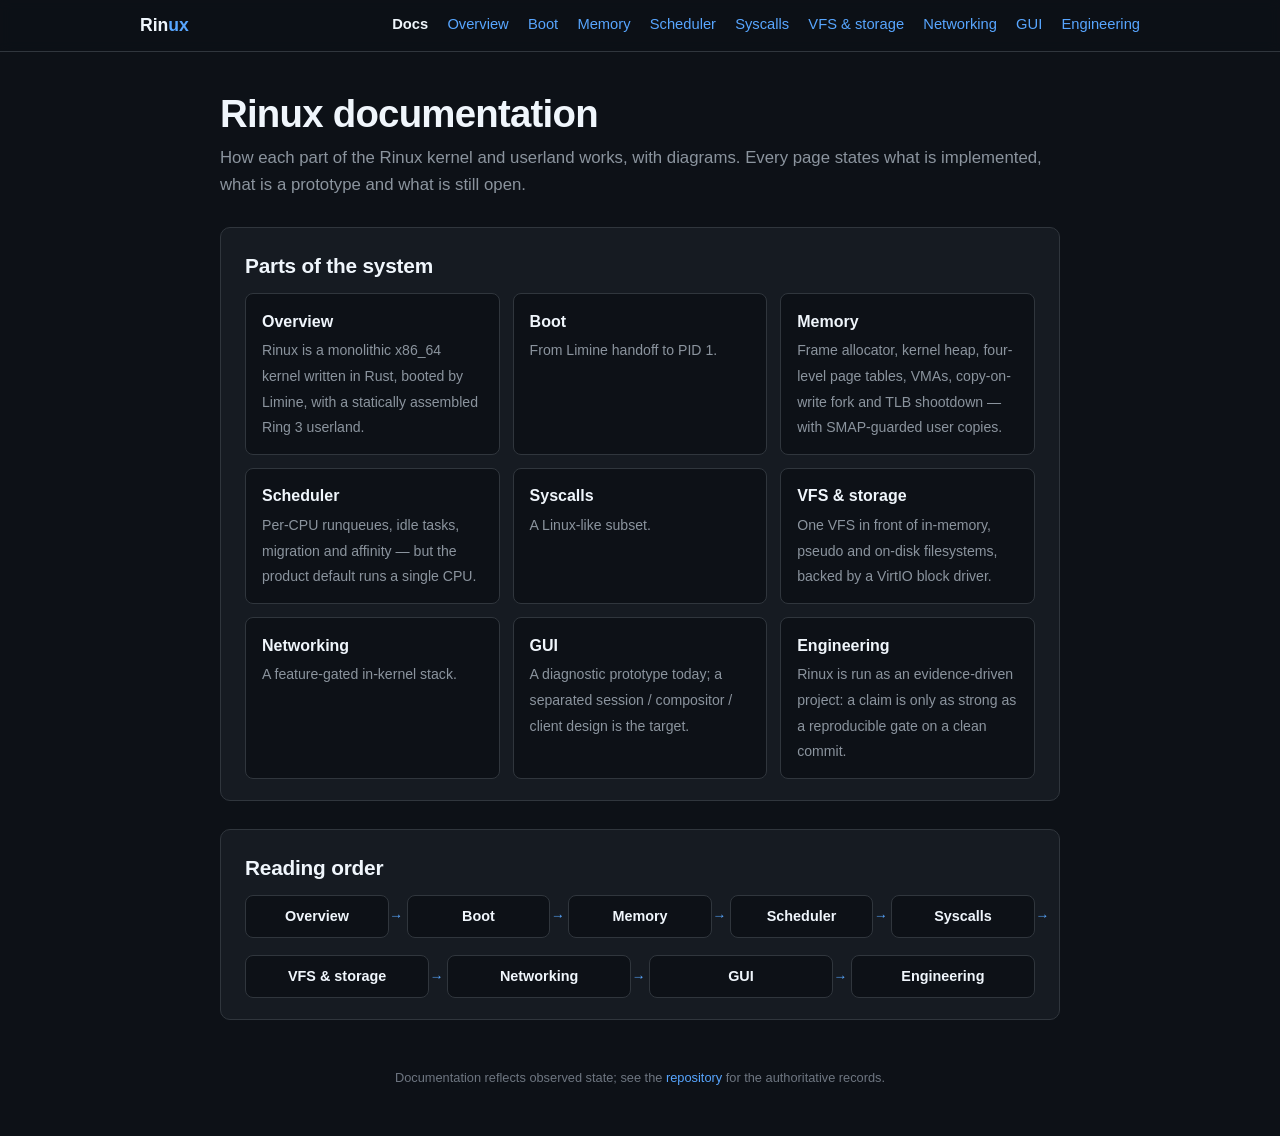
==== packages/docs/index.html @ 629b21f8 "feat(site): redesign landing and add per-subsystem docs with diagrams Honest status on landing (mono" ====
<!DOCTYPE html>
<html lang="en"><head><meta charset="utf-8"><meta name="viewport" content="width=device-width, initial-scale=1">
<title>Rinux documentation — Rinux docs</title><meta name="description" content="How each part of the Rinux kernel and userland works, with diagrams. Every page states what is implemented, what is a prototype and what is still open.">
<link rel="stylesheet" href="../style.css"></head><body>
<nav class="top"><div><a class="brand" href="../../">Rin<span>ux</span></a><a href="./" class=on>Docs</a><a href="architecture.html">Overview</a><a href="boot.html">Boot</a><a href="memory.html">Memory</a><a href="scheduler.html">Scheduler</a><a href="syscalls.html">Syscalls</a><a href="storage.html">VFS &amp; storage</a><a href="networking.html">Networking</a><a href="gui.html">GUI</a><a href="engineering.html">Engineering</a></div></nav>
<main><div><h1>Rinux documentation</h1><p class="lede" style="margin-top:.6rem">How each part of the Rinux kernel and userland works, with diagrams. Every page states what is implemented, what is a prototype and what is still open.</p></div>
<section><h2>Parts of the system</h2><div class="cards"><a class="card" href="architecture.html"><b>Overview</b><span>Rinux is a monolithic x86_64 kernel written in Rust, booted by Limine, with a statically assembled Ring 3 userland.</span></a><a class="card" href="boot.html"><b>Boot</b><span>From Limine handoff to PID 1.</span></a><a class="card" href="memory.html"><b>Memory</b><span>Frame allocator, kernel heap, four-level page tables, VMAs, copy-on-write fork and TLB shootdown — with SMAP-guarded user copies.</span></a><a class="card" href="scheduler.html"><b>Scheduler</b><span>Per-CPU runqueues, idle tasks, migration and affinity — but the product default runs a single CPU.</span></a><a class="card" href="syscalls.html"><b>Syscalls</b><span>A Linux-like subset.</span></a><a class="card" href="storage.html"><b>VFS &amp; storage</b><span>One VFS in front of in-memory, pseudo and on-disk filesystems, backed by a VirtIO block driver.</span></a><a class="card" href="networking.html"><b>Networking</b><span>A feature-gated in-kernel stack.</span></a><a class="card" href="gui.html"><b>GUI</b><span>A diagnostic prototype today; a separated session / compositor / client design is the target.</span></a><a class="card" href="engineering.html"><b>Engineering</b><span>Rinux is run as an evidence-driven project: a claim is only as strong as a reproducible gate on a clean commit.</span></a></div></section><section><h2>Reading order</h2><div class="flow"><div class="node "><b>Overview</b></div><div class="node "><b>Boot</b></div><div class="node "><b>Memory</b></div><div class="node "><b>Scheduler</b></div><div class="node "><b>Syscalls</b></div><div class="node "><b>VFS &amp; storage</b></div><div class="node "><b>Networking</b></div><div class="node "><b>GUI</b></div><div class="node "><b>Engineering</b></div></div></section></main>
<footer>Documentation reflects observed state; see the <a href="https://github.com/Pascal1132/Rinux">repository</a> for the authoritative records.</footer>
</body></html>
---- packages/style.css ----
* { margin: 0; padding: 0; box-sizing: border-box; }
:root { --bg:#0d1117; --panel:#161b22; --line:#30363d; --fg:#c9d1d9; --hi:#f0f6fc; --mute:#8b949e; --acc:#58a6ff; --ok:#3fb950; --warn:#d29922; --bad:#f85149; }
body { font-family: -apple-system, BlinkMacSystemFont, "Segoe UI", Helvetica, Arial, sans-serif; background: var(--bg); color: var(--fg); line-height: 1.6; }
a { color: var(--acc); text-decoration: none; } a:hover { text-decoration: underline; }
code, pre { font-family: ui-monospace, SFMono-Regular, Menlo, Consolas, monospace; font-size: .86rem; }
code { background: var(--bg); color: #79c0ff; padding: .12em .4em; border-radius: 4px; }
pre { background: var(--bg); border: 1px solid var(--line); border-radius: 6px; padding: .9rem 1rem; overflow-x: auto; line-height: 1.5; }
pre code { padding: 0; background: none; color: var(--fg); }
.muted { color: var(--mute); }

/* top nav */
nav.top { position: sticky; top: 0; z-index: 5; background: rgba(13,17,23,.92); backdrop-filter: blur(6px); border-bottom: 1px solid var(--line); }
nav.top div { max-width: 1040px; margin: 0 auto; padding: .7rem 1.25rem; display: flex; gap: 1.2rem; flex-wrap: wrap; align-items: center; font-size: .92rem; }
nav.top .brand { font-weight: 800; color: var(--hi); font-size: 1.1rem; margin-right: auto; } nav.top .brand span { color: var(--acc); }
nav.top a.on { color: var(--hi); font-weight: 600; }

main { max-width: 880px; margin: 0 auto; padding: 2.5rem 1.25rem 3rem; display: flex; flex-direction: column; gap: 1.75rem; }
h1 { font-size: 2.4rem; color: var(--hi); letter-spacing: -.02em; line-height: 1.15; }
h2 { font-size: 1.3rem; color: var(--hi); margin-bottom: .7rem; letter-spacing: -.01em; }
h3 { font-size: 1rem; color: var(--hi); margin: 1rem 0 .3rem; }
p + p, p + ul, ul + p, p + .flow, .flow + p, p + .stack, .stack + p, p + table, table + p, p + pre, pre + p { margin-top: .8rem; }
ul { padding-left: 1.3rem; } li { margin: .2rem 0; }
section { background: var(--panel); border: 1px solid var(--line); border-radius: 10px; padding: 1.3rem 1.5rem; }
.hero { text-align: center; padding: 1rem 0 .5rem; }
.hero h1 { font-size: 3.2rem; font-weight: 800; } .hero h1 span { color: var(--acc); }
.hero .tagline { color: var(--mute); font-size: 1.15rem; margin-top: .4rem; }
.lede { color: var(--mute); font-size: 1.05rem; }

/* buttons, tags */
.cta-row { display: flex; gap: .75rem; flex-wrap: wrap; align-items: center; margin-top: .8rem; }
.btn { display: inline-flex; background: #238636; color: #fff; border: 1px solid #2ea043; padding: .65rem 1.15rem; border-radius: 7px; font-weight: 600; } .btn:hover { background: #2ea043; text-decoration: none; }
.btn.secondary { background: transparent; border-color: var(--line); color: var(--fg); } .btn.secondary:hover { background: #21262d; border-color: var(--mute); }
.tag { display: inline-block; border: 1px solid var(--line); border-radius: 999px; padding: 0 .55rem; font-size: .74rem; color: var(--mute); vertical-align: middle; }
.tag.ok { color: var(--ok); border-color: var(--ok); } .tag.warn { color: var(--warn); border-color: var(--warn); } .tag.bad { color: var(--bad); border-color: var(--bad); }
.callout { border-left: 3px solid var(--warn); background: var(--bg); padding: .7rem 1rem; border-radius: 0 6px 6px 0; color: var(--fg); }
.meta { color: var(--mute); font-size: .85rem; display: flex; gap: 1.2rem; flex-wrap: wrap; margin-top: .8rem; }
.sha { background: var(--bg); padding: .6rem .8rem; border-radius: 6px; margin-top: .8rem; font-size: .78rem; color: var(--mute); overflow-x: auto; white-space: nowrap; } .sha strong { color: var(--fg); }

/* cards */
.cards { display: grid; grid-template-columns: repeat(auto-fill, minmax(240px, 1fr)); gap: .8rem; margin-top: .6rem; }
.card { display: block; background: var(--bg); border: 1px solid var(--line); border-radius: 8px; padding: .9rem 1rem; color: var(--fg); }
.card:hover { border-color: var(--acc); text-decoration: none; }
.card b { color: var(--hi); display: block; margin-bottom: .2rem; } .card span { color: var(--mute); font-size: .88rem; }
.pkgs { display: flex; gap: .75rem; flex-wrap: wrap; margin-top: 1rem; }
.pkg { background: var(--bg); border: 1px solid var(--line); border-radius: 7px; padding: .8rem 1.1rem; min-width: 150px; text-align: center; }
.pkg .name { font-weight: 600; color: var(--hi); } .pkg .ver { color: var(--acc); font-size: .8rem; font-family: ui-monospace, monospace; }

/* diagrams: pure CSS, no JS */
.flow { display: flex; flex-wrap: wrap; align-items: stretch; gap: .5rem; }
.flow > .node:not(:last-child)::after { content: "→"; position: absolute; right: -.95rem; top: 50%; transform: translateY(-50%); color: var(--acc); font-weight: 700; }
.flow.col { flex-direction: column; } .flow.col > .node:not(:last-child)::after { content: "↓"; right: auto; left: 50%; top: auto; bottom: -1.05rem; transform: translateX(-50%); }
.flow.col { gap: 1.1rem; }
.flow:not(.col) { gap: 1.1rem; }
.node { position: relative; flex: 1 1 120px; background: var(--bg); border: 1px solid var(--line); border-radius: 8px; padding: .55rem .7rem; text-align: center; font-size: .86rem; }
.node b { display: block; color: var(--hi); font-size: .9rem; } .node small { color: var(--mute); display: block; line-height: 1.35; margin-top: .15rem; }
.node.hi { border-color: var(--acc); } .node.warn { border-color: var(--warn); } .node.bad { border-color: var(--bad); border-style: dashed; } .node.ok { border-color: var(--ok); }
.stack { display: flex; flex-direction: column; gap: .5rem; }
.layer { border: 1px solid var(--line); border-radius: 8px; padding: .6rem .8rem; background: var(--bg); }
.layer > b { color: var(--hi); font-size: .85rem; display: block; margin-bottom: .4rem; } .layer .flow { gap: .5rem; }
.layer .node { background: var(--panel); }
.layer.user { border-color: var(--acc); } .layer.kern { border-color: var(--ok); } .layer.hw { border-color: var(--mute); }
.caption { color: var(--mute); font-size: .82rem; margin-top: .5rem; text-align: center; }

table { border-collapse: collapse; width: 100%; font-size: .9rem; }
th, td { border: 1px solid var(--line); padding: .45rem .65rem; text-align: left; vertical-align: top; } th { background: var(--bg); color: var(--hi); }
footer { max-width: 880px; margin: 0 auto; padding: 0 1.25rem 3rem; color: #6e7681; font-size: .8rem; text-align: center; }
@media (max-width: 640px) { .flow:not(.col) { flex-direction: column; gap: 1.1rem; } .flow:not(.col) > .node:not(:last-child)::after { content: "↓"; right: auto; left: 50%; top: auto; bottom: -1.05rem; transform: translateX(-50%); } h1 { font-size: 1.9rem; } .hero h1 { font-size: 2.6rem; } }
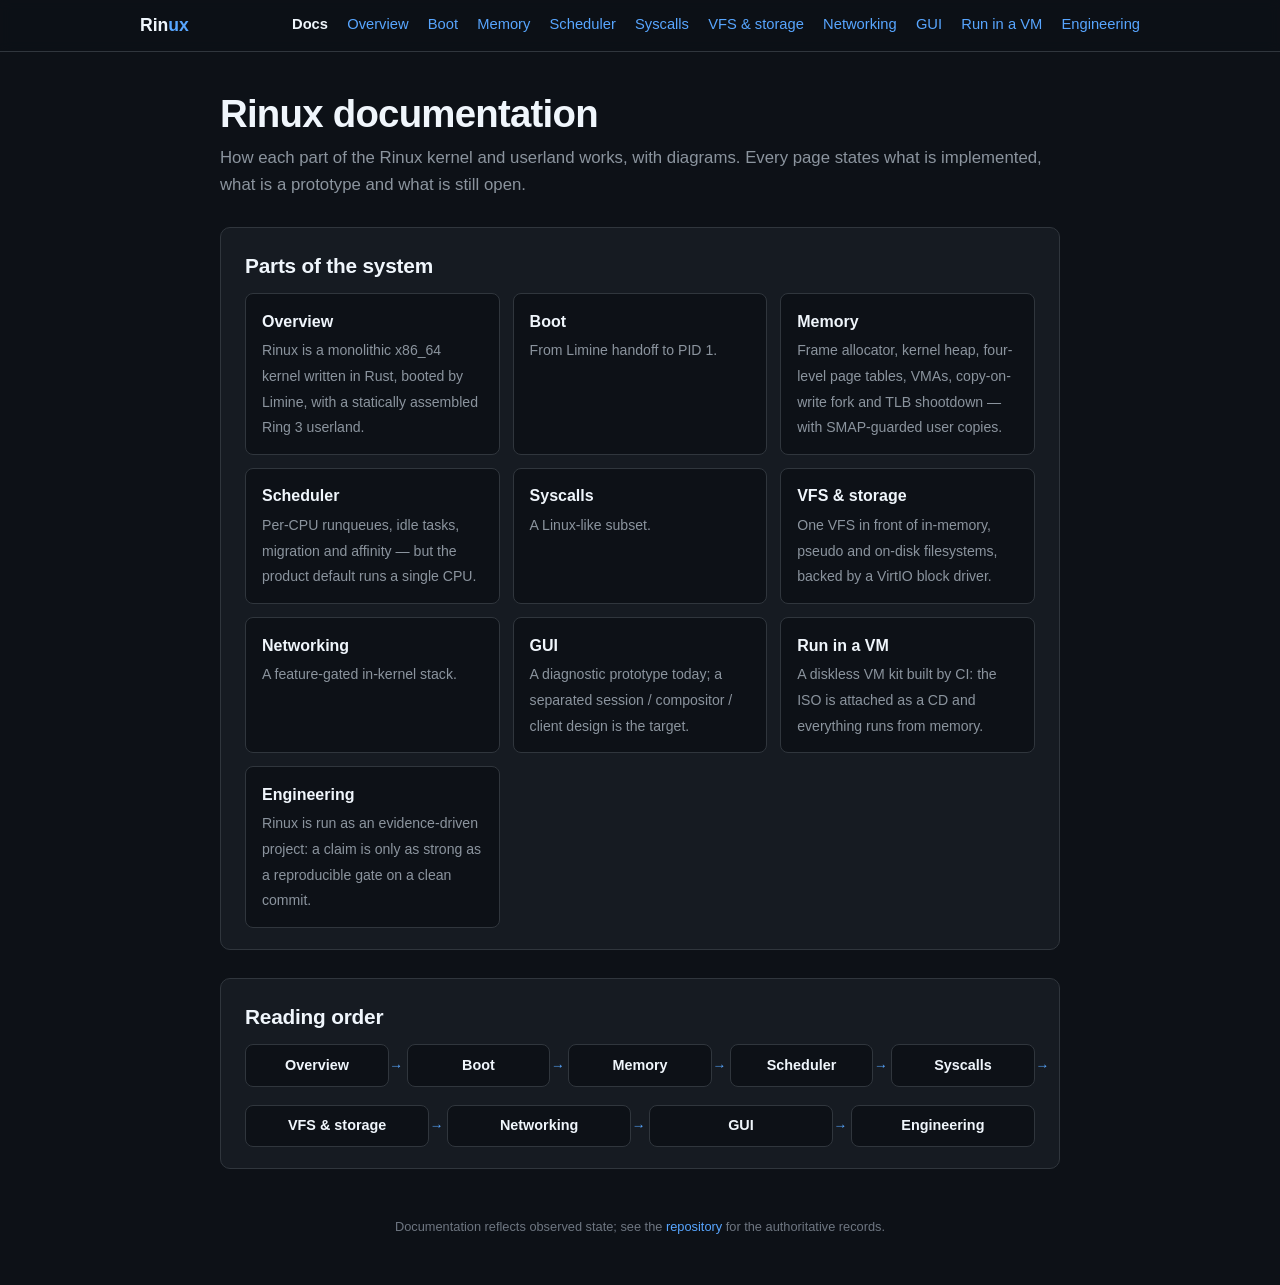
==== commit e3e40f92: "feat(site): VM kit section on landing and 'Run in a VM' docs page Co-Authored-By: Claude Sonnet 5.5 " ====
--- a/packages/docs/index.html
+++ b/packages/docs/index.html
@@ -2,8 +2,8 @@
 <html lang="en"><head><meta charset="utf-8"><meta name="viewport" content="width=device-width, initial-scale=1">
 <title>Rinux documentation — Rinux docs</title><meta name="description" content="How each part of the Rinux kernel and userland works, with diagrams. Every page states what is implemented, what is a prototype and what is still open.">
 <link rel="stylesheet" href="../style.css"></head><body>
-<nav class="top"><div><a class="brand" href="../../">Rin<span>ux</span></a><a href="./" class=on>Docs</a><a href="architecture.html">Overview</a><a href="boot.html">Boot</a><a href="memory.html">Memory</a><a href="scheduler.html">Scheduler</a><a href="syscalls.html">Syscalls</a><a href="storage.html">VFS &amp; storage</a><a href="networking.html">Networking</a><a href="gui.html">GUI</a><a href="engineering.html">Engineering</a></div></nav>
+<nav class="top"><div><a class="brand" href="../../">Rin<span>ux</span></a><a href="./" class=on>Docs</a><a href="architecture.html">Overview</a><a href="boot.html">Boot</a><a href="memory.html">Memory</a><a href="scheduler.html">Scheduler</a><a href="syscalls.html">Syscalls</a><a href="storage.html">VFS &amp; storage</a><a href="networking.html">Networking</a><a href="gui.html">GUI</a><a href="vm.html">Run in a VM</a><a href="engineering.html">Engineering</a></div></nav>
 <main><div><h1>Rinux documentation</h1><p class="lede" style="margin-top:.6rem">How each part of the Rinux kernel and userland works, with diagrams. Every page states what is implemented, what is a prototype and what is still open.</p></div>
-<section><h2>Parts of the system</h2><div class="cards"><a class="card" href="architecture.html"><b>Overview</b><span>Rinux is a monolithic x86_64 kernel written in Rust, booted by Limine, with a statically assembled Ring 3 userland.</span></a><a class="card" href="boot.html"><b>Boot</b><span>From Limine handoff to PID 1.</span></a><a class="card" href="memory.html"><b>Memory</b><span>Frame allocator, kernel heap, four-level page tables, VMAs, copy-on-write fork and TLB shootdown — with SMAP-guarded user copies.</span></a><a class="card" href="scheduler.html"><b>Scheduler</b><span>Per-CPU runqueues, idle tasks, migration and affinity — but the product default runs a single CPU.</span></a><a class="card" href="syscalls.html"><b>Syscalls</b><span>A Linux-like subset.</span></a><a class="card" href="storage.html"><b>VFS &amp; storage</b><span>One VFS in front of in-memory, pseudo and on-disk filesystems, backed by a VirtIO block driver.</span></a><a class="card" href="networking.html"><b>Networking</b><span>A feature-gated in-kernel stack.</span></a><a class="card" href="gui.html"><b>GUI</b><span>A diagnostic prototype today; a separated session / compositor / client design is the target.</span></a><a class="card" href="engineering.html"><b>Engineering</b><span>Rinux is run as an evidence-driven project: a claim is only as strong as a reproducible gate on a clean commit.</span></a></div></section><section><h2>Reading order</h2><div class="flow"><div class="node "><b>Overview</b></div><div class="node "><b>Boot</b></div><div class="node "><b>Memory</b></div><div class="node "><b>Scheduler</b></div><div class="node "><b>Syscalls</b></div><div class="node "><b>VFS &amp; storage</b></div><div class="node "><b>Networking</b></div><div class="node "><b>GUI</b></div><div class="node "><b>Engineering</b></div></div></section></main>
+<section><h2>Parts of the system</h2><div class="cards"><a class="card" href="architecture.html"><b>Overview</b><span>Rinux is a monolithic x86_64 kernel written in Rust, booted by Limine, with a statically assembled Ring 3 userland.</span></a><a class="card" href="boot.html"><b>Boot</b><span>From Limine handoff to PID 1.</span></a><a class="card" href="memory.html"><b>Memory</b><span>Frame allocator, kernel heap, four-level page tables, VMAs, copy-on-write fork and TLB shootdown — with SMAP-guarded user copies.</span></a><a class="card" href="scheduler.html"><b>Scheduler</b><span>Per-CPU runqueues, idle tasks, migration and affinity — but the product default runs a single CPU.</span></a><a class="card" href="syscalls.html"><b>Syscalls</b><span>A Linux-like subset.</span></a><a class="card" href="storage.html"><b>VFS &amp; storage</b><span>One VFS in front of in-memory, pseudo and on-disk filesystems, backed by a VirtIO block driver.</span></a><a class="card" href="networking.html"><b>Networking</b><span>A feature-gated in-kernel stack.</span></a><a class="card" href="gui.html"><b>GUI</b><span>A diagnostic prototype today; a separated session / compositor / client design is the target.</span></a><a class="card" href="vm.html"><b>Run in a VM</b><span>A diskless VM kit built by CI: the ISO is attached as a CD and everything runs from memory.</span></a><a class="card" href="engineering.html"><b>Engineering</b><span>Rinux is run as an evidence-driven project: a claim is only as strong as a reproducible gate on a clean commit.</span></a></div></section><section><h2>Reading order</h2><div class="flow"><div class="node "><b>Overview</b></div><div class="node "><b>Boot</b></div><div class="node "><b>Memory</b></div><div class="node "><b>Scheduler</b></div><div class="node "><b>Syscalls</b></div><div class="node "><b>VFS &amp; storage</b></div><div class="node "><b>Networking</b></div><div class="node "><b>GUI</b></div><div class="node "><b>Engineering</b></div></div></section></main>
 <footer>Documentation reflects observed state; see the <a href="https://github.com/Pascal1132/Rinux">repository</a> for the authoritative records.</footer>
 </body></html>
